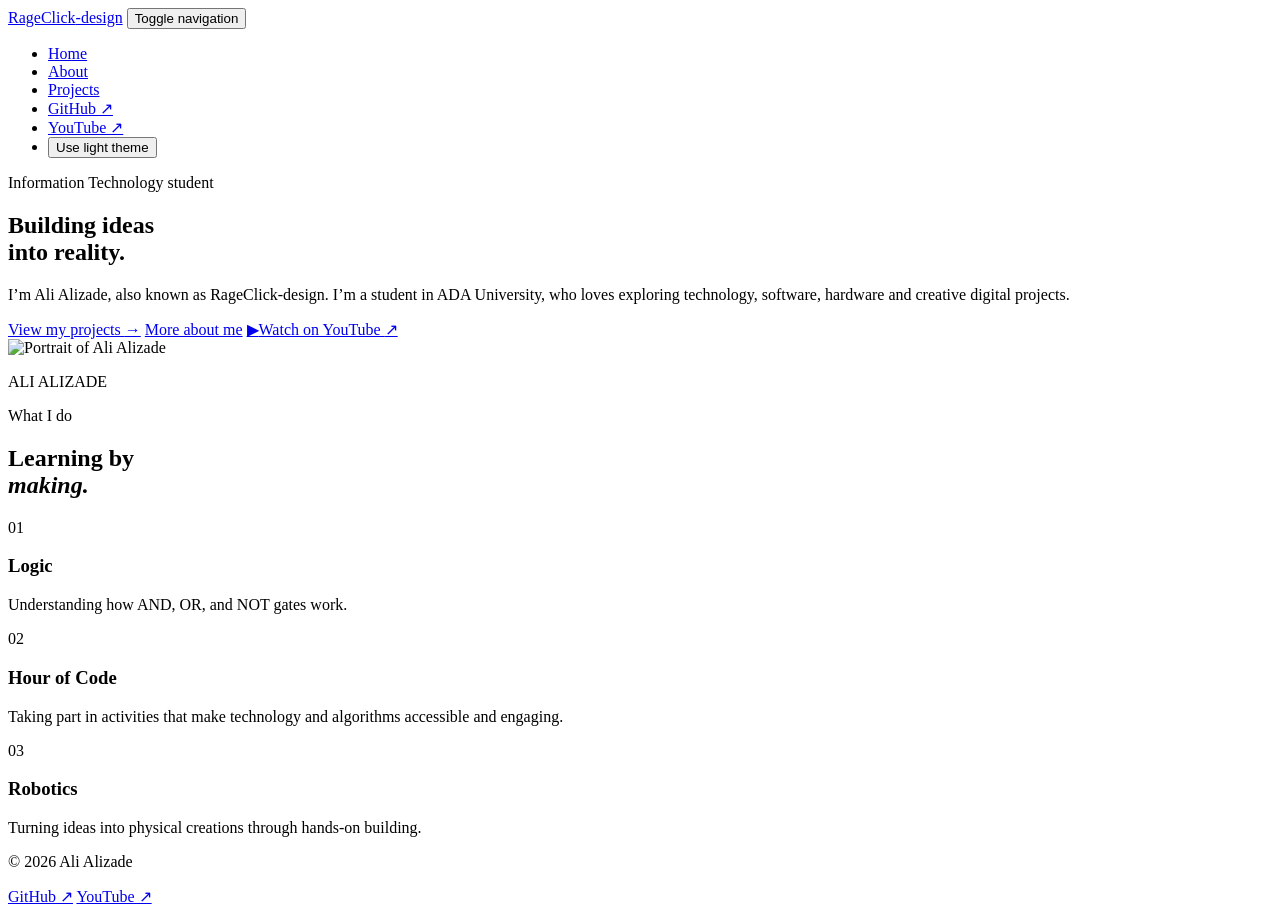
==== index.html @ 8190732c "Rename Ali Alizade portfolio.html to index.html" ====
<!DOCTYPE html>
<html lang="en">
<head>
  <meta charset="UTF-8">
  <meta name="viewport" content="width=device-width, initial-scale=1.0">
  <meta name="description" content="Personal portfolio of Ali Alizade, also known as RageClick-design.">
  <title>RageClick-design | Portfolio</title>
  <link rel="stylesheet" href="css/style.css">
  <script src="js/script.js" defer></script>
</head>
<body>
  <header class="site-header">
    <nav class="navbar container" aria-label="Main navigation">
      <a class="brand" href="index.html">RageClick<span>-design</span></a>
      <button class="menu-toggle" type="button" aria-expanded="false" aria-controls="site-menu">
        <span></span><span></span><span></span>
        <span class="sr-only">Toggle navigation</span>
      </button>
      <ul class="nav-links" id="site-menu">
        <li><a class="active" href="index.html">Home</a></li>
        <li><a href="about.html">About</a></li>
        <li><a href="projects.html">Projects</a></li>
        <li><a class="github-link" href="https://github.com/RageClick-design?tab=repositories" target="_blank" rel="noopener noreferrer">GitHub ↗</a></li>
        <li><a class="youtube-link" href="http://www.youtube.com/@eraXwanderer" target="_blank" rel="noopener noreferrer">YouTube ↗</a></li>
        <li><button class="theme-toggle" type="button" aria-pressed="false">Use light theme</button></li>
      </ul>
    </nav>
  </header>

  <main>
    <section class="hero container">
      <div class="hero-copy">
        <p class="eyebrow">Information Technology student</p>
        <h1>Building ideas<br><span>into reality.</span></h1>
        <p class="intro">I’m Ali Alizade, also known as RageClick-design. I’m a student in ADA University, who loves exploring technology, software, hardware and creative digital projects.</p>
        <div class="hero-actions">
          <a class="button button-primary" href="projects.html">View my projects <span>→</span></a>
          <a class="text-link" href="about.html">More about me</a>
          <a class="button button-youtube" href="http://www.youtube.com/@eraXwanderer" target="_blank" rel="noopener noreferrer"><span class="play-icon" aria-hidden="true">▶</span>Watch on YouTube <span>↗</span></a>
        </div>
      </div>
      <div class="profile-frame">
        <div class="profile-glow"></div>
        <img src="assets/images/Ali%20Alizade.jpeg" alt="Portrait of Ali Alizade" class="profile-image">
        <p class="profile-label">ALI ALIZADE</p>
      </div>
    </section>

    <section class="highlight-section container">
      <div class="section-heading">
        <p class="eyebrow">What I do</p>
        <h2>Learning by<br><em>making.</em></h2>
      </div>
      <div class="highlight-grid">
        <article class="highlight-card"><span class="card-number">01</span><h3>Logic</h3><p>Understanding how AND, OR, and NOT gates work.</p></article>
        <article class="highlight-card"><span class="card-number">02</span><h3>Hour of Code</h3><p>Taking part in activities that make technology and algorithms accessible and engaging.</p></article>
        <article class="highlight-card"><span class="card-number">03</span><h3>Robotics</h3><p>Turning ideas into physical creations through hands-on building.</p></article>
      </div>
    </section>
  </main>

  <footer class="site-footer">
    <div class="container footer-content">
      <p>© <span data-current-year>2026</span> Ali Alizade</p>
      <div class="footer-links">
        <a href="https://github.com/RageClick-design?tab=repositories" target="_blank" rel="noopener noreferrer">GitHub ↗</a>
        <a href="http://www.youtube.com/@eraXwanderer" target="_blank" rel="noopener noreferrer">YouTube ↗</a>
      </div>
    </div>
  </footer>
</body>
</html>
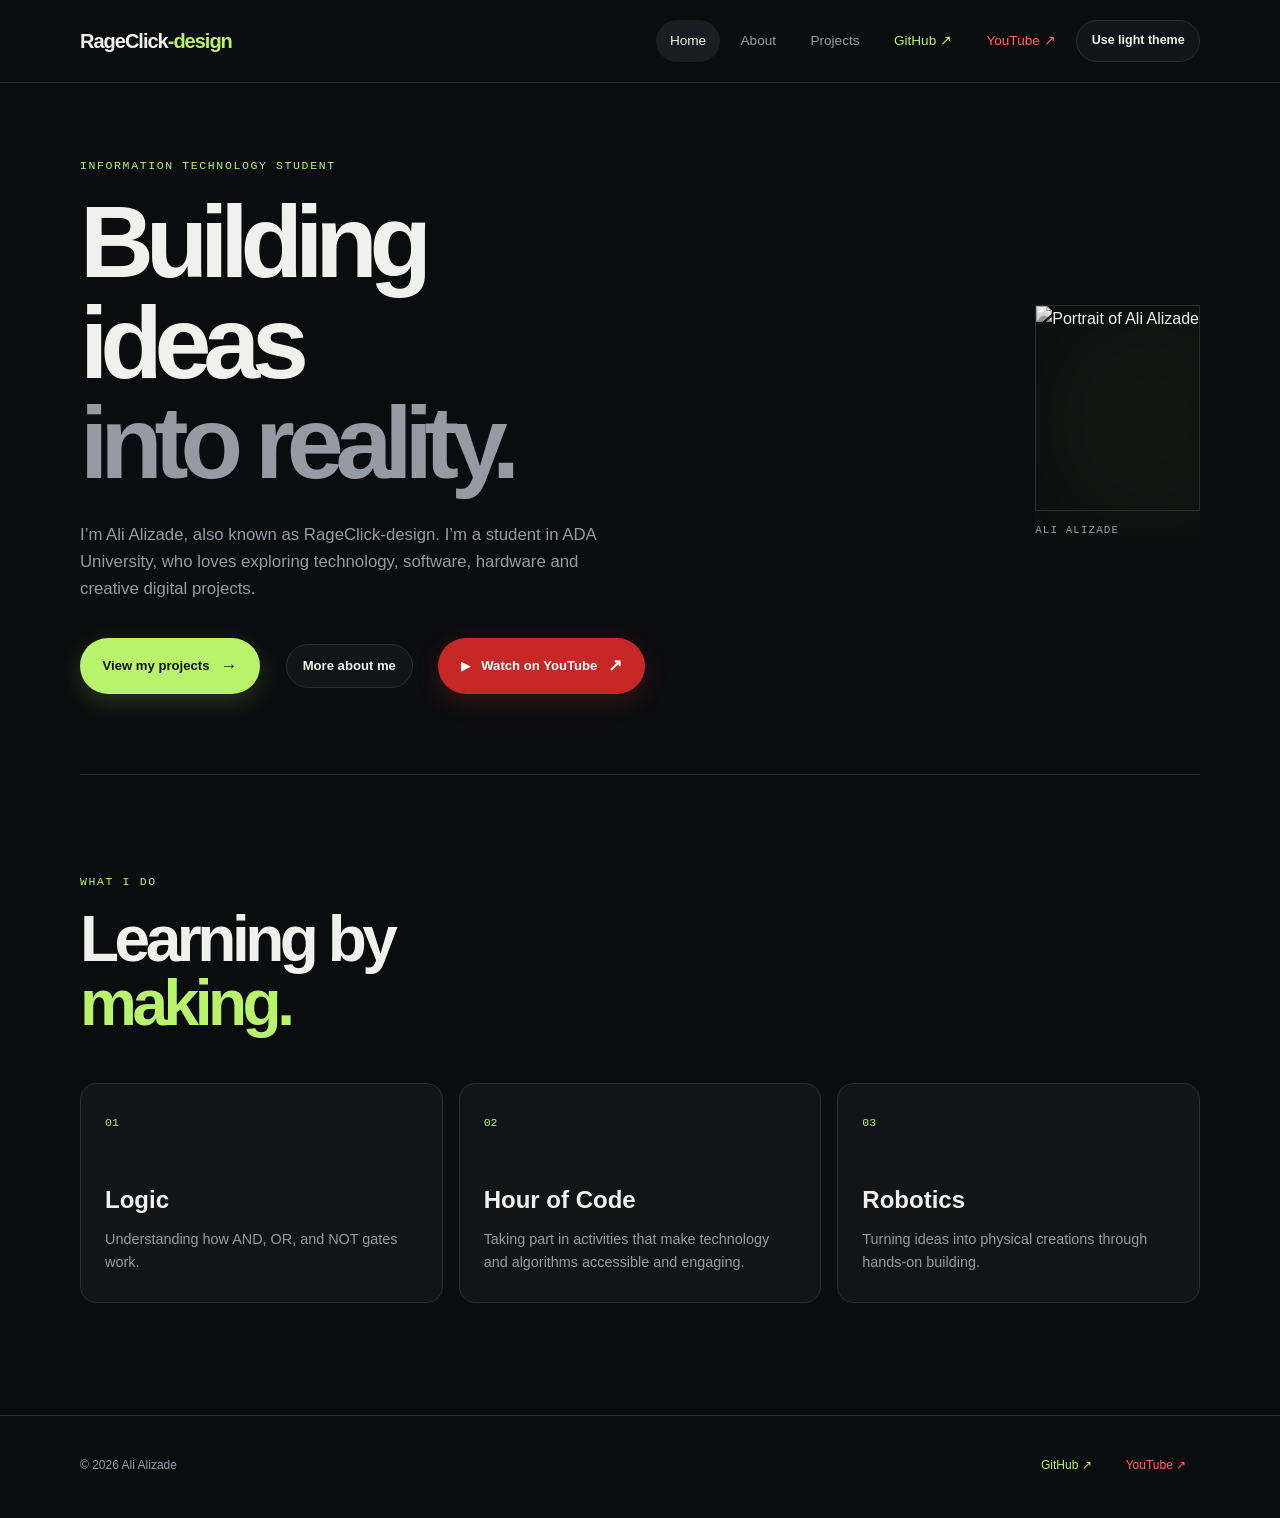
==== commit a8ee22e4: "Update index.html" ====
--- a/index.html
+++ b/index.html
@@ -5,8 +5,8 @@
   <meta name="viewport" content="width=device-width, initial-scale=1.0">
   <meta name="description" content="Personal portfolio of Ali Alizade, also known as RageClick-design.">
   <title>RageClick-design | Portfolio</title>
-  <link rel="stylesheet" href="css/style.css">
-  <script src="js/script.js" defer></script>
+  <link rel="stylesheet" href="style.css">
+  <script src="script.js" defer></script>
 </head>
 <body>
   <header class="site-header">
@@ -41,7 +41,7 @@
       </div>
       <div class="profile-frame">
         <div class="profile-glow"></div>
-        <img src="assets/images/Ali%20Alizade.jpeg" alt="Portrait of Ali Alizade" class="profile-image">
+        <img src="Ali%20Alizade.jpeg" alt="Portrait of Ali Alizade" class="profile-image">
         <p class="profile-label">ALI ALIZADE</p>
       </div>
     </section>
--- a/style.css
+++ b/style.css
@@ -0,0 +1,87 @@
+:root { --bg:#0b0c0e; --surface:#121417; --surface-light:#1a1d21; --text:#f0f1ed; --muted:#969ba3; --line:#292d32; --accent:#b8f36b; --max:1120px; }
+:root[data-theme="light"] { --bg:#f7f8f5; --surface:#fff; --surface-light:#edf0e9; --text:#171a16; --muted:#62695f; --line:#dce1d7; --accent:#547d24; }
+* { box-sizing:border-box; }
+html { scroll-behavior:smooth; }
+body { margin:0; background:var(--bg); color:var(--text); font-family:'Manrope',Arial,sans-serif; line-height:1.6; }
+a { color:inherit; text-decoration:none; }
+.container { width:min(calc(100% - 3rem),var(--max)); margin:auto; }
+.site-header { border-bottom:1px solid var(--line); }
+.navbar { min-height:82px; display:flex; align-items:center; justify-content:space-between; gap:2rem; }
+.brand { font-weight:800; letter-spacing:-.05em; font-size:1.25rem; }.brand span { color:var(--accent); }
+.nav-links { display:flex; align-items:center; gap:2rem; list-style:none; margin:0; padding:0; font-size:.85rem; color:var(--muted); }.nav-links a { transition:color .2s; }.nav-links a:hover,.nav-links a.active { color:var(--text); }.nav-links .github-link { color:var(--accent); }
+.theme-toggle { border:1px solid var(--line); background:var(--surface); color:var(--text); padding:.55rem .8rem; font:inherit; font-size:.78rem; cursor:pointer; transition:background .2s,border-color .2s; }.theme-toggle:hover { background:var(--surface-light); border-color:var(--accent); }.theme-toggle:focus-visible { outline:2px solid var(--accent); outline-offset:3px; }
+.menu-toggle { display:none; background:none; border:0; padding:.5rem; cursor:pointer; }.menu-toggle span:not(.sr-only) { display:block; width:24px; height:2px; margin:5px; background:var(--text); }
+.hero { min-height:640px; display:grid; grid-template-columns:1.1fr .9fr; align-items:center; gap:5rem; padding-top:4rem; padding-bottom:5rem; }.eyebrow,.project-number { color:var(--accent); font:500 .72rem 'DM Mono',monospace; letter-spacing:.14em; text-transform:uppercase; }.hero h1,.page-intro h1 { font-size:clamp(3.4rem,8vw,7.2rem); line-height:.98; letter-spacing:-.08em; margin:1.3rem 0 1.8rem; }.hero h1 span,.page-intro h1 span { color:var(--muted); }.intro,.lead { max-width:550px; color:var(--muted); font-size:1.05rem; }.hero-actions { display:flex; align-items:center; gap:1.6rem; margin-top:2.2rem; }.button { display:inline-flex; align-items:center; gap:1rem; padding:.9rem 1.25rem; font-size:.82rem; font-weight:700; }.button-primary { background:var(--accent); color:#10130c; }.button-primary span { font-size:1.2rem; }.text-link { border-bottom:1px solid var(--accent); padding-bottom:.18rem; color:var(--text); font-size:.82rem; }.text-link:hover { color:var(--accent); }
+.profile-frame { position:relative; max-width:410px; justify-self:end; overflow:clip; }.profile-glow { position:absolute; width:80%; height:80%; right:-10%; top:10%; background:var(--accent); filter:blur(90px); opacity:.11; }.profile-image { display:block; position:relative; width:100%; aspect-ratio:4/5; object-fit:cover; filter:grayscale(100%); border:1px solid var(--line); }.profile-label { color:var(--muted); font:400 .68rem 'DM Mono',monospace; letter-spacing:.1em; margin:.8rem 0 0; }
+.highlight-section { border-top:1px solid var(--line); padding:5.5rem 0 7rem; }.section-heading h2,.activity-row h2 { font-size:clamp(2.4rem,5vw,4.3rem); line-height:1; letter-spacing:-.07em; margin:1.2rem 0 3rem; }.section-heading em,.activity-row em { color:var(--accent); font-style:normal; }.highlight-grid { display:grid; grid-template-columns:repeat(3,1fr); gap:1rem; }.highlight-card { background:var(--surface); border:1px solid var(--line); min-height:220px; padding:1.5rem; }.card-number { color:var(--accent); font:400 .72rem 'DM Mono',monospace; }.highlight-card h3 { font-size:1.5rem; margin:3rem 0 .5rem; }.highlight-card p { color:var(--muted); font-size:.9rem; margin:0; }
+.page-main { padding-top:6rem; padding-bottom:8rem; }.page-intro { padding-bottom:7rem; }.page-intro h1 { font-size:clamp(3.5rem,8vw,6.8rem); max-width:900px; }.about-grid { display:grid; grid-template-columns:1.15fr .85fr; gap:7rem; padding:4rem 0 7rem; border-top:1px solid var(--line); }.about-grid h2 { font-size:2rem; letter-spacing:-.05em; }.about-grid p { color:var(--muted); max-width:600px; }.details-list { border-top:1px solid var(--line); }.details-list div { display:flex; justify-content:space-between; gap:1rem; padding:1rem 0; border-bottom:1px solid var(--line); font-size:.85rem; }.details-list span { color:var(--muted); font:400 .65rem 'DM Mono',monospace; }.details-list strong { text-align:right; font-weight:500; }.activity-section { border-top:1px solid var(--line); padding-top:4rem; }.activity-row { display:grid; grid-template-columns:1fr 1fr; gap:5rem; align-items:start; }.activity-row p { color:var(--muted); margin-top:1.2rem; max-width:450px; }
+.projects-intro { padding-bottom:4rem; }.projects-list { border-top:1px solid var(--line); }.project-card { display:grid; grid-template-columns:1fr 1fr; gap:5rem; align-items:center; padding:4rem 0; border-bottom:1px solid var(--line); }.project-card-reverse .project-visual { order:2; }.project-card-reverse .project-info { order:1; }.project-visual { aspect-ratio:16/10; background:var(--surface); border:1px solid var(--line); display:flex; align-items:center; justify-content:center; gap:.5rem; color:var(--accent); font:500 1rem 'DM Mono',monospace; position:relative; overflow:hidden; }.visual-gates { background:linear-gradient(135deg,#171b16,#101310); }.visual-gates span { border:1px solid var(--accent); padding:.6rem .8rem; font-size:.7rem; }.visual-code { flex-direction:column; background:linear-gradient(135deg,#16191d,#0f1113); }.visual-robot { flex-direction:column; background:linear-gradient(135deg,#171a1d,#0f1113); }.code-mark { font-size:3.5rem; }.project-visual small { color:var(--muted); font:400 .62rem 'DM Mono',monospace; letter-spacing:.1em; }.project-info h2 { font-size:clamp(2rem,4vw,3.5rem); letter-spacing:-.07em; margin:.8rem 0 1rem; }.project-info p:not(.project-number) { color:var(--muted); max-width:440px; margin-bottom:1.5rem; }
+.site-footer { border-top:1px solid var(--line); }.footer-content { min-height:100px; display:flex; align-items:center; justify-content:space-between; color:var(--muted); font-size:.75rem; }.footer-content a { color:var(--accent); }.sr-only { position:absolute; width:1px; height:1px; padding:0; margin:-1px; overflow:hidden; clip:rect(0,0,0,0); white-space:nowrap; border:0; }
+:root[data-theme="light"] .visual-gates { background:linear-gradient(135deg,#edf2e8,#f8faf6); }
+:root[data-theme="light"] .visual-code,:root[data-theme="light"] .visual-robot { background:linear-gradient(135deg,#eef0ed,#f8f9f7); }
+@media (max-width:760px) { .container { width:min(calc(100% - 2rem),var(--max)); }.navbar { min-height:70px; }.menu-toggle { display:block; }.nav-links { display:none; position:absolute; z-index:2; top:70px; left:0; right:0; background:var(--surface); border-bottom:1px solid var(--line); padding:1rem; flex-direction:column; align-items:flex-start; }.nav-links.open { display:flex; }.hero { min-height:0; grid-template-columns:1fr; gap:3rem; padding-top:4rem; }.hero h1,.page-intro h1 { font-size:clamp(3rem,15vw,5rem); }.profile-frame { width:min(100%,370px); justify-self:start; }.highlight-grid,.about-grid,.activity-row,.project-card { grid-template-columns:1fr; gap:2rem; }.about-grid { padding:3rem 0 5rem; }.activity-row h2 { margin-bottom:0; }.project-card { padding:3rem 0; }.project-card-reverse .project-visual,.project-card-reverse .project-info { order:initial; }.footer-content { min-height:85px; align-items:flex-start; flex-direction:column; justify-content:center; gap:.2rem; } }
+
+a,button { -webkit-tap-highlight-color:transparent; }
+a:focus-visible,button:focus-visible { outline:2px solid var(--accent); outline-offset:4px; }
+.brand { transition:color .2s ease,transform .2s ease; }
+.brand:hover { color:var(--accent); transform:translateY(-1px); }
+.nav-links { gap:.45rem; }
+.nav-links a { position:relative; display:inline-flex; align-items:center; min-height:42px; padding:.55rem .85rem; border-radius:999px; transition:color .2s ease,background .2s ease,transform .2s ease; }
+.nav-links a:hover { color:var(--text); background:var(--surface-light); transform:translateY(-1px); }
+.nav-links a.active { color:var(--text); background:var(--surface-light); }
+.nav-links .github-link { color:var(--accent); }
+.nav-links .github-link:hover { color:var(--text); background:var(--surface-light); }
+.theme-toggle { min-height:42px; padding:.55rem .9rem; border-radius:999px; font-weight:700; transition:color .2s ease,background .2s ease,border-color .2s ease,transform .2s ease; }
+.theme-toggle:hover { transform:translateY(-1px); }
+.button { min-height:48px; padding:.85rem 1.35rem; border:1px solid transparent; border-radius:999px; transition:transform .2s ease,box-shadow .2s ease,background .2s ease,color .2s ease,border-color .2s ease; }
+.button:hover { transform:translateY(-2px); }
+.button-primary { box-shadow:0 8px 24px color-mix(in srgb,var(--accent) 18%,transparent); }
+.button-primary:hover { box-shadow:0 12px 30px color-mix(in srgb,var(--accent) 30%,transparent); }
+.text-link { display:inline-flex; align-items:center; gap:.55rem; min-height:44px; padding:.65rem 1rem; border:1px solid var(--line); border-radius:999px; background:var(--surface); font-weight:700; transition:transform .2s ease,color .2s ease,border-color .2s ease,background .2s ease; }
+.text-link:hover { color:var(--text); background:var(--surface-light); border-color:var(--accent); transform:translateY(-2px); }
+.footer-content a { display:inline-flex; align-items:center; min-height:40px; padding:.45rem .8rem; border:1px solid transparent; border-radius:999px; transition:color .2s ease,background .2s ease,border-color .2s ease,transform .2s ease; }
+.footer-content a:hover { color:var(--text); background:var(--surface-light); border-color:var(--line); transform:translateY(-1px); }
+.menu-toggle { width:44px; height:44px; border:1px solid var(--line); border-radius:50%; background:var(--surface); transition:background .2s ease,border-color .2s ease; }
+.menu-toggle:hover { background:var(--surface-light); border-color:var(--accent); }
+.menu-toggle span:not(.sr-only) { margin:5px auto; }
+@media (max-width:760px) {
+  .nav-links { gap:.25rem; padding:1rem; }
+  .nav-links li { width:100%; }
+  .nav-links a,.nav-links .theme-toggle { width:100%; justify-content:flex-start; }
+  .nav-links .theme-toggle { text-align:left; }
+  .hero-actions { flex-wrap:wrap; gap:.8rem; }
+}
+@media (prefers-reduced-motion:reduce) {
+  *,*::before,*::after { scroll-behavior:auto !important; transition-duration:.01ms !important; animation-duration:.01ms !important; animation-iteration-count:1 !important; }
+}
+
+.nav-links .youtube-link { color:#ff6666; }
+.nav-links .youtube-link:hover { color:var(--text); }
+.button-youtube { background:#c62828; color:#fff; box-shadow:0 8px 24px rgb(255 77 77 / 16%); }
+.button-youtube:hover { background:#a91b1b; box-shadow:0 12px 30px rgb(255 77 77 / 28%); }
+.button-youtube .play-icon { font-size:.72rem; }
+.hero-actions .button { gap:.7rem; }
+.hero-actions .button-primary span:last-child,.button-youtube span:last-child { font-size:1.05rem; transition:transform .2s ease; }
+.hero-actions .button:hover span:last-child { transform:translateX(3px); }
+.highlight-card { border-radius:1rem; transition:transform .25s ease,border-color .25s ease,background .25s ease; }
+.highlight-card:hover { transform:translateY(-6px); border-color:color-mix(in srgb,var(--accent) 55%,var(--line)); background:var(--surface-light); }
+.project-visual { border-radius:1.2rem; }
+.project-visual span { transition:transform .25s ease,background .25s ease; }
+.project-card:hover .project-visual span { transform:translateY(-3px); background:color-mix(in srgb,var(--accent) 10%,transparent); }
+.project-info .text-link { margin-top:.3rem; }
+.footer-links { display:flex; align-items:center; gap:.4rem; }
+.footer-links a:last-child { color:#ff6666; }
+.menu-toggle[aria-expanded="true"] span:nth-child(1) { transform:translateY(7px) rotate(45deg); }
+.menu-toggle[aria-expanded="true"] span:nth-child(2) { opacity:0; }
+.menu-toggle[aria-expanded="true"] span:nth-child(3) { transform:translateY(-7px) rotate(-45deg); }
+.menu-toggle span:not(.sr-only) { transition:transform .2s ease,opacity .2s ease; }
+html.has-reveal [data-reveal] { opacity:0; transform:translateY(20px); transition:opacity .65s ease,transform .65s ease; transition-delay:var(--reveal-delay,0ms); }
+html.has-reveal [data-reveal].is-visible { opacity:1; transform:translateY(0); }
+@media (max-width:760px) {
+  .nav-links { max-height:calc(100vh - 70px); overflow-y:auto; }
+  .hero-actions .button-youtube { flex-basis:100%; justify-content:center; }
+}
+@media (prefers-reduced-motion:reduce) {
+  html.has-reveal [data-reveal] { opacity:1; transform:none; }
+}
+:root[data-theme="light"] .nav-links .youtube-link,:root[data-theme="light"] .footer-links a:last-child { color:#b42323; }
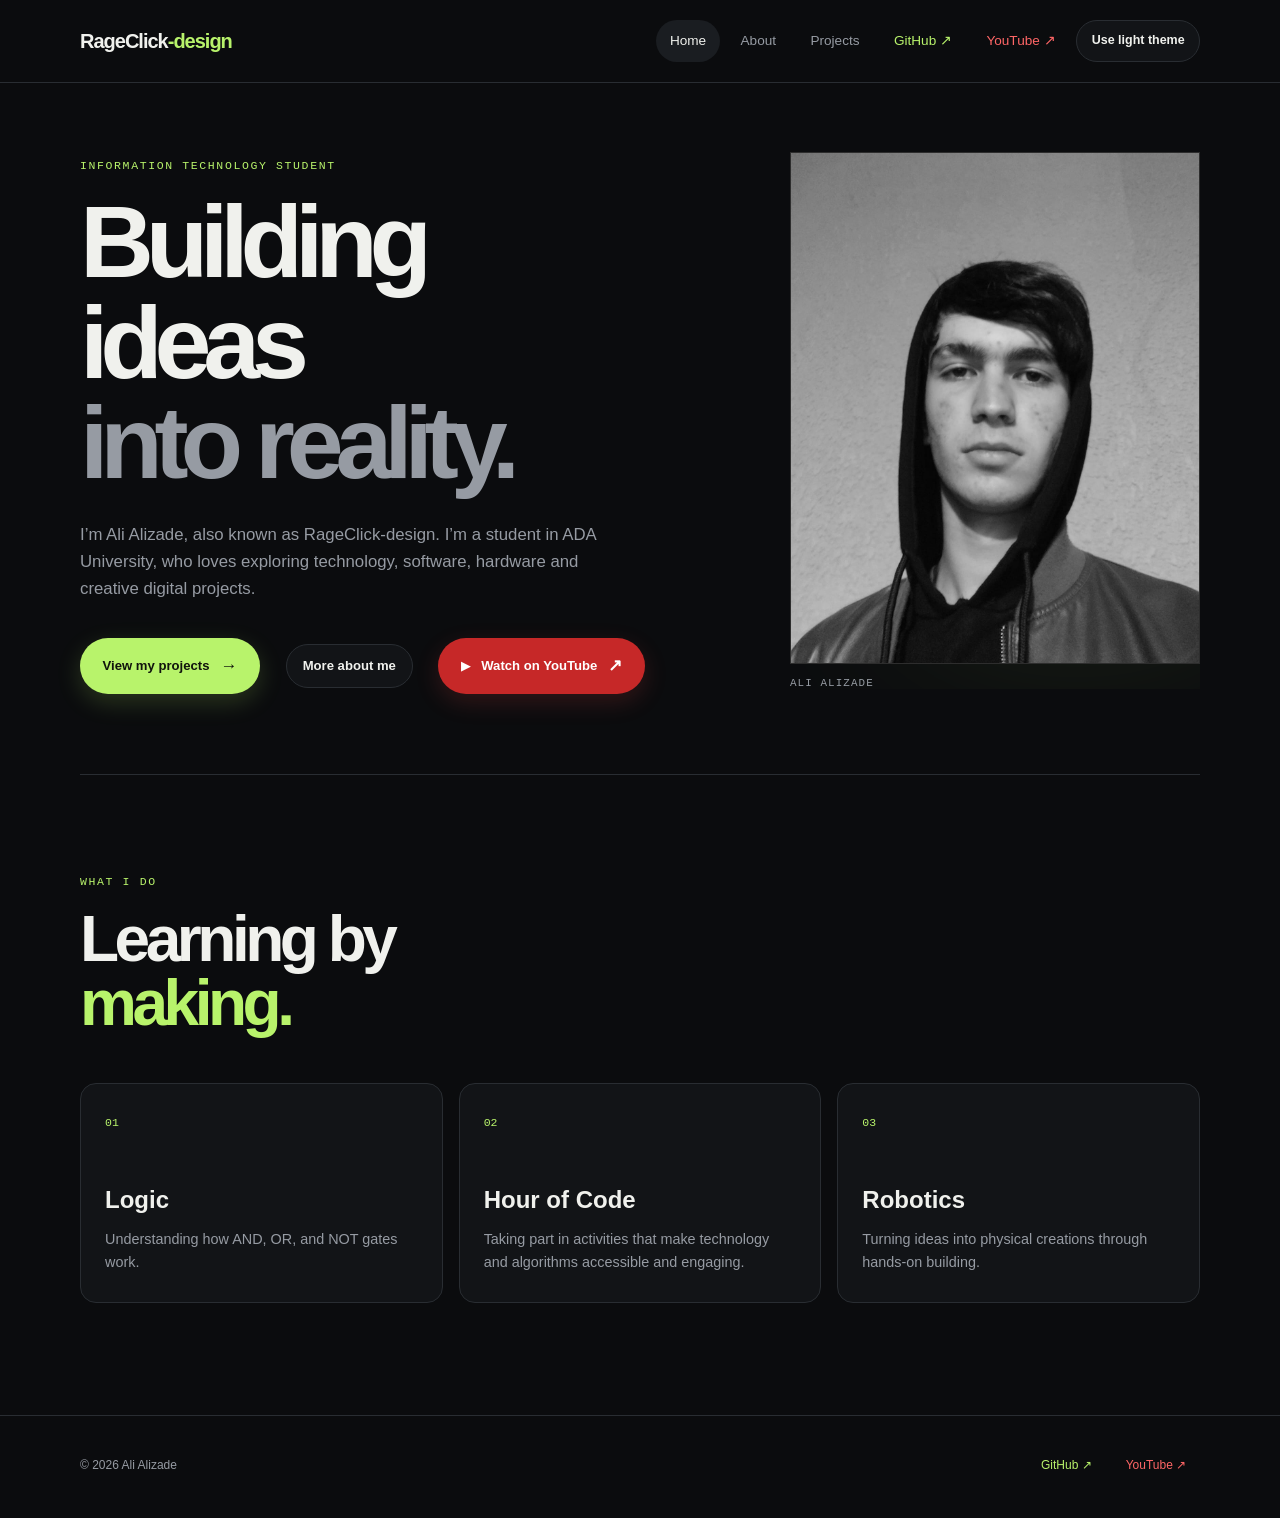
==== commit 9b6316cf: "Fix HTML formatting and structure" ====
--- a/index.html
+++ b/index.html
@@ -41,7 +41,7 @@
       </div>
       <div class="profile-frame">
         <div class="profile-glow"></div>
-        <img src="Ali%20Alizade.jpeg" alt="Portrait of Ali Alizade" class="profile-image">
+        <img src="Ali Alizade.jpeg" alt="Portrait of Ali Alizade" class="profile-image">
         <p class="profile-label">ALI ALIZADE</p>
       </div>
     </section>
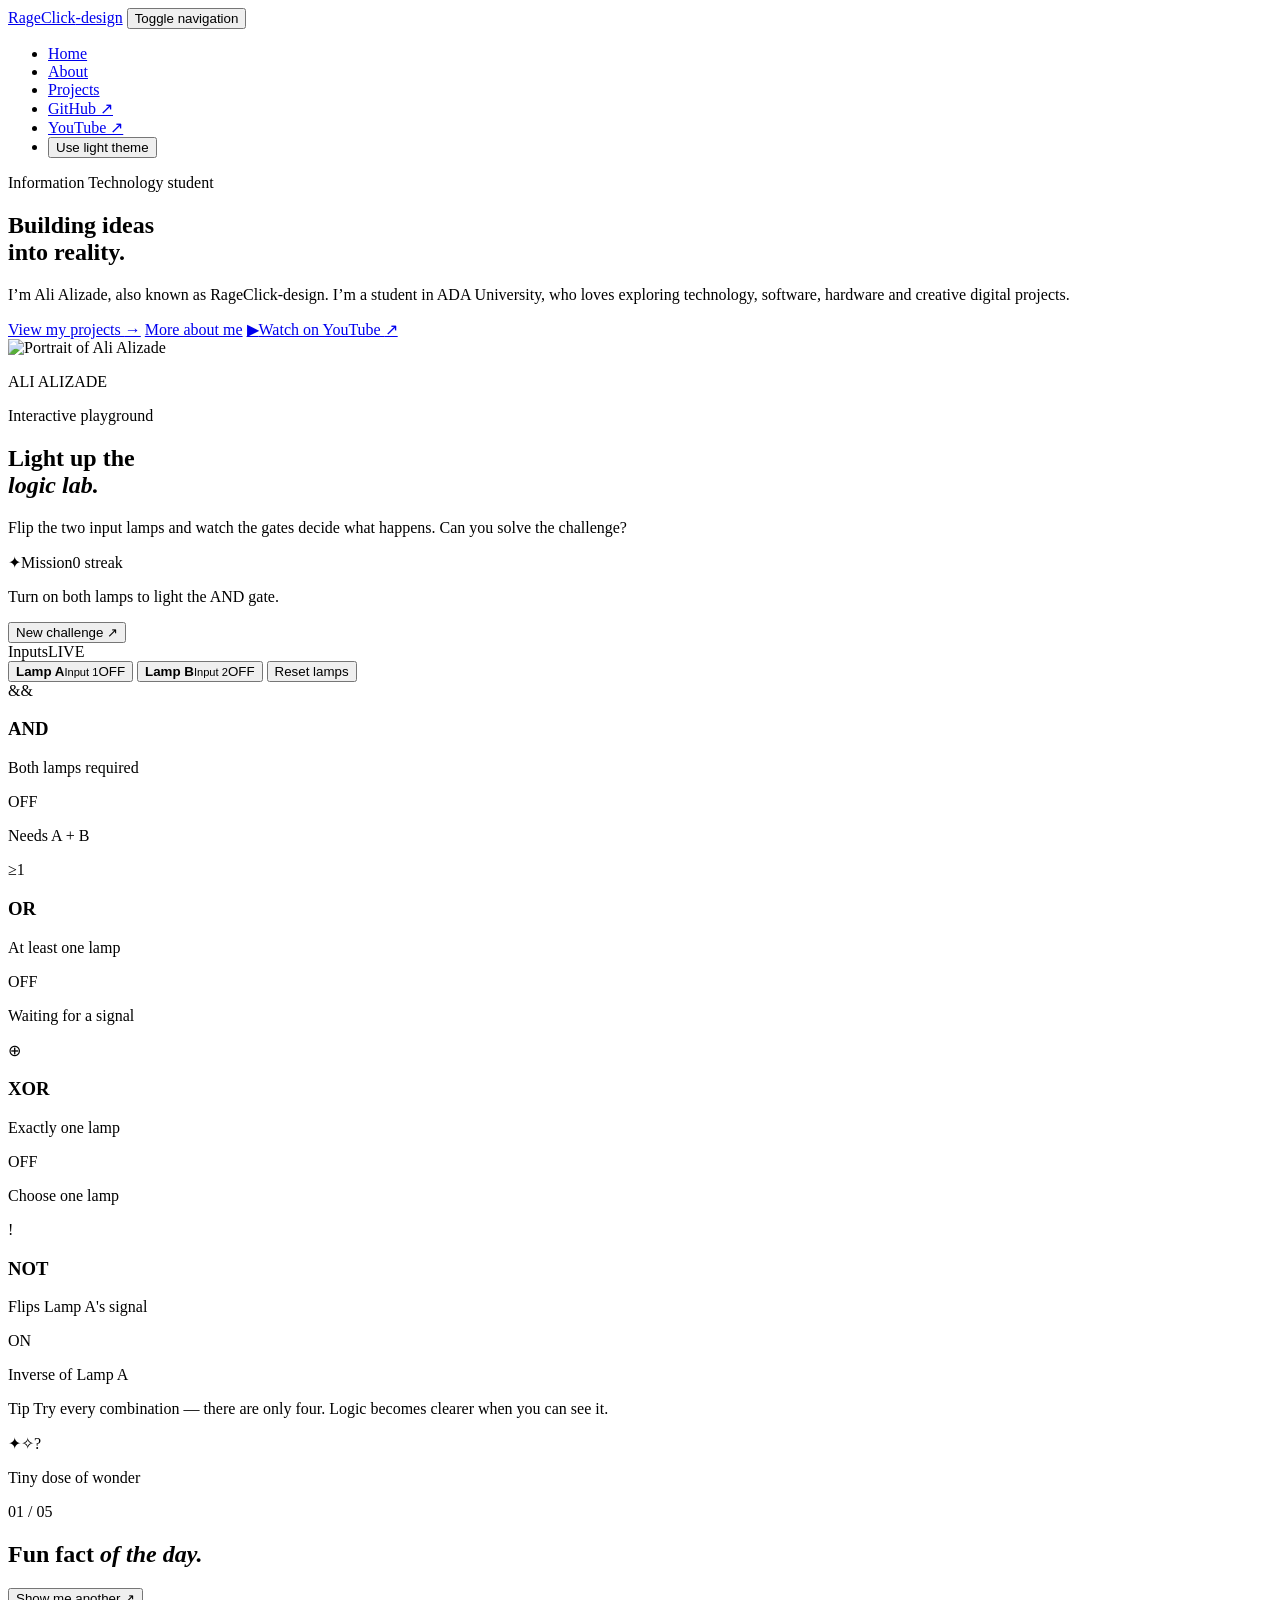
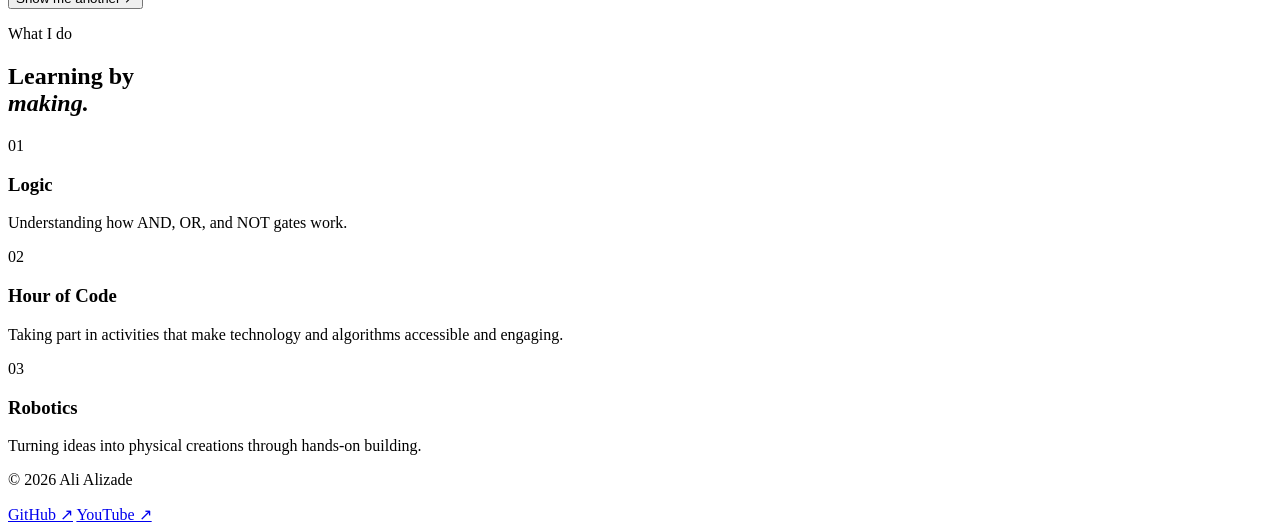
==== commit cb2e2b21: "Add files via upload" ====
--- a/index.html
+++ b/index.html
@@ -5,8 +5,8 @@
   <meta name="viewport" content="width=device-width, initial-scale=1.0">
   <meta name="description" content="Personal portfolio of Ali Alizade, also known as RageClick-design.">
   <title>RageClick-design | Portfolio</title>
-  <link rel="stylesheet" href="style.css">
-  <script src="script.js" defer></script>
+  <link rel="stylesheet" href="css/style.css">
+  <script src="js/script.js" defer></script>
 </head>
 <body>
   <header class="site-header">
@@ -41,8 +41,72 @@
       </div>
       <div class="profile-frame">
         <div class="profile-glow"></div>
-        <img src="Ali Alizade.jpeg" alt="Portrait of Ali Alizade" class="profile-image">
+        <img src="assets/images/Ali%20Alizade.jpeg" alt="Portrait of Ali Alizade" class="profile-image">
         <p class="profile-label">ALI ALIZADE</p>
+      </div>
+    </section>
+
+    <section class="logic-lab container" aria-labelledby="logic-lab-title">
+      <div class="lab-intro">
+        <div>
+          <p class="eyebrow">Interactive playground</p>
+          <h2 id="logic-lab-title">Light up the<br><em>logic lab.</em></h2>
+          <p class="lab-description">Flip the two input lamps and watch the gates decide what happens. Can you solve the challenge?</p>
+        </div>
+        <div class="challenge-card" aria-live="polite">
+          <div class="challenge-topline"><span class="challenge-icon">✦</span><span>Mission</span><span class="streak-badge" data-streak>0 streak</span></div>
+          <p class="challenge-text" data-challenge>Turn on both lamps to light the AND gate.</p>
+          <button class="challenge-button" type="button" data-new-challenge>New challenge <span>↗</span></button>
+        </div>
+      </div>
+
+      <div class="lab-console">
+        <div class="lamp-controls" aria-label="Lamp controls">
+          <div class="control-heading"><span>Inputs</span><span class="live-dot">LIVE</span></div>
+          <button class="lamp-switch lamp-a" type="button" data-lamp="a" aria-pressed="false">
+            <span class="lamp-orb" aria-hidden="true"></span><span class="lamp-copy"><strong>Lamp A</strong><small>Input 1</small></span><span class="switch-state">OFF</span>
+          </button>
+          <button class="lamp-switch lamp-b" type="button" data-lamp="b" aria-pressed="false">
+            <span class="lamp-orb" aria-hidden="true"></span><span class="lamp-copy"><strong>Lamp B</strong><small>Input 2</small></span><span class="switch-state">OFF</span>
+          </button>
+          <button class="reset-lab" type="button" data-reset-lab>Reset lamps</button>
+        </div>
+
+        <div class="gate-board" aria-label="Logic gate outputs">
+          <article class="gate-card gate-and" data-gate="and">
+            <div class="gate-card-head"><span class="gate-symbol">&amp;&amp;</span><div><h3>AND</h3><p>Both lamps required</p></div><span class="gate-status">OFF</span></div>
+            <div class="gate-visual"><span class="wire"></span><span class="output-lamp"></span></div>
+            <p class="gate-result" data-result>Needs A + B</p>
+          </article>
+          <article class="gate-card gate-or" data-gate="or">
+            <div class="gate-card-head"><span class="gate-symbol">≥1</span><div><h3>OR</h3><p>At least one lamp</p></div><span class="gate-status">OFF</span></div>
+            <div class="gate-visual"><span class="wire"></span><span class="output-lamp"></span></div>
+            <p class="gate-result" data-result>Waiting for a signal</p>
+          </article>
+          <article class="gate-card gate-xor" data-gate="xor">
+            <div class="gate-card-head"><span class="gate-symbol">⊕</span><div><h3>XOR</h3><p>Exactly one lamp</p></div><span class="gate-status">OFF</span></div>
+            <div class="gate-visual"><span class="wire"></span><span class="output-lamp"></span></div>
+            <p class="gate-result" data-result>Choose one lamp</p>
+          </article>
+          <article class="gate-card gate-not" data-gate="not">
+            <div class="gate-card-head"><span class="gate-symbol">!</span><div><h3>NOT</h3><p>Flips Lamp A's signal</p></div><span class="gate-status">ON</span></div>
+            <div class="gate-visual"><span class="wire"></span><span class="output-lamp"></span></div>
+            <p class="gate-result" data-result>Inverse of Lamp A</p>
+          </article>
+        </div>
+      </div>
+      <p class="lab-tip"><span>Tip</span> Try every combination — there are only four. Logic becomes clearer when you can see it.</p>
+    </section>
+
+    <section class="fact-section container" aria-labelledby="fact-title">
+      <div class="fact-card">
+        <div class="fact-art" aria-hidden="true"><span class="fact-spark spark-one">✦</span><span class="fact-spark spark-two">✧</span><span class="fact-orb">?</span></div>
+        <div class="fact-content">
+          <div class="fact-heading"><p class="eyebrow">Tiny dose of wonder</p><span class="fact-counter" data-fact-counter>01 / 05</span></div>
+          <h2 id="fact-title">Fun fact <em>of the day.</em></h2>
+          <p class="fact-text" data-fact-text></p>
+          <button class="fact-button" type="button" data-next-fact>Show me another <span>↗</span></button>
+        </div>
       </div>
     </section>
 
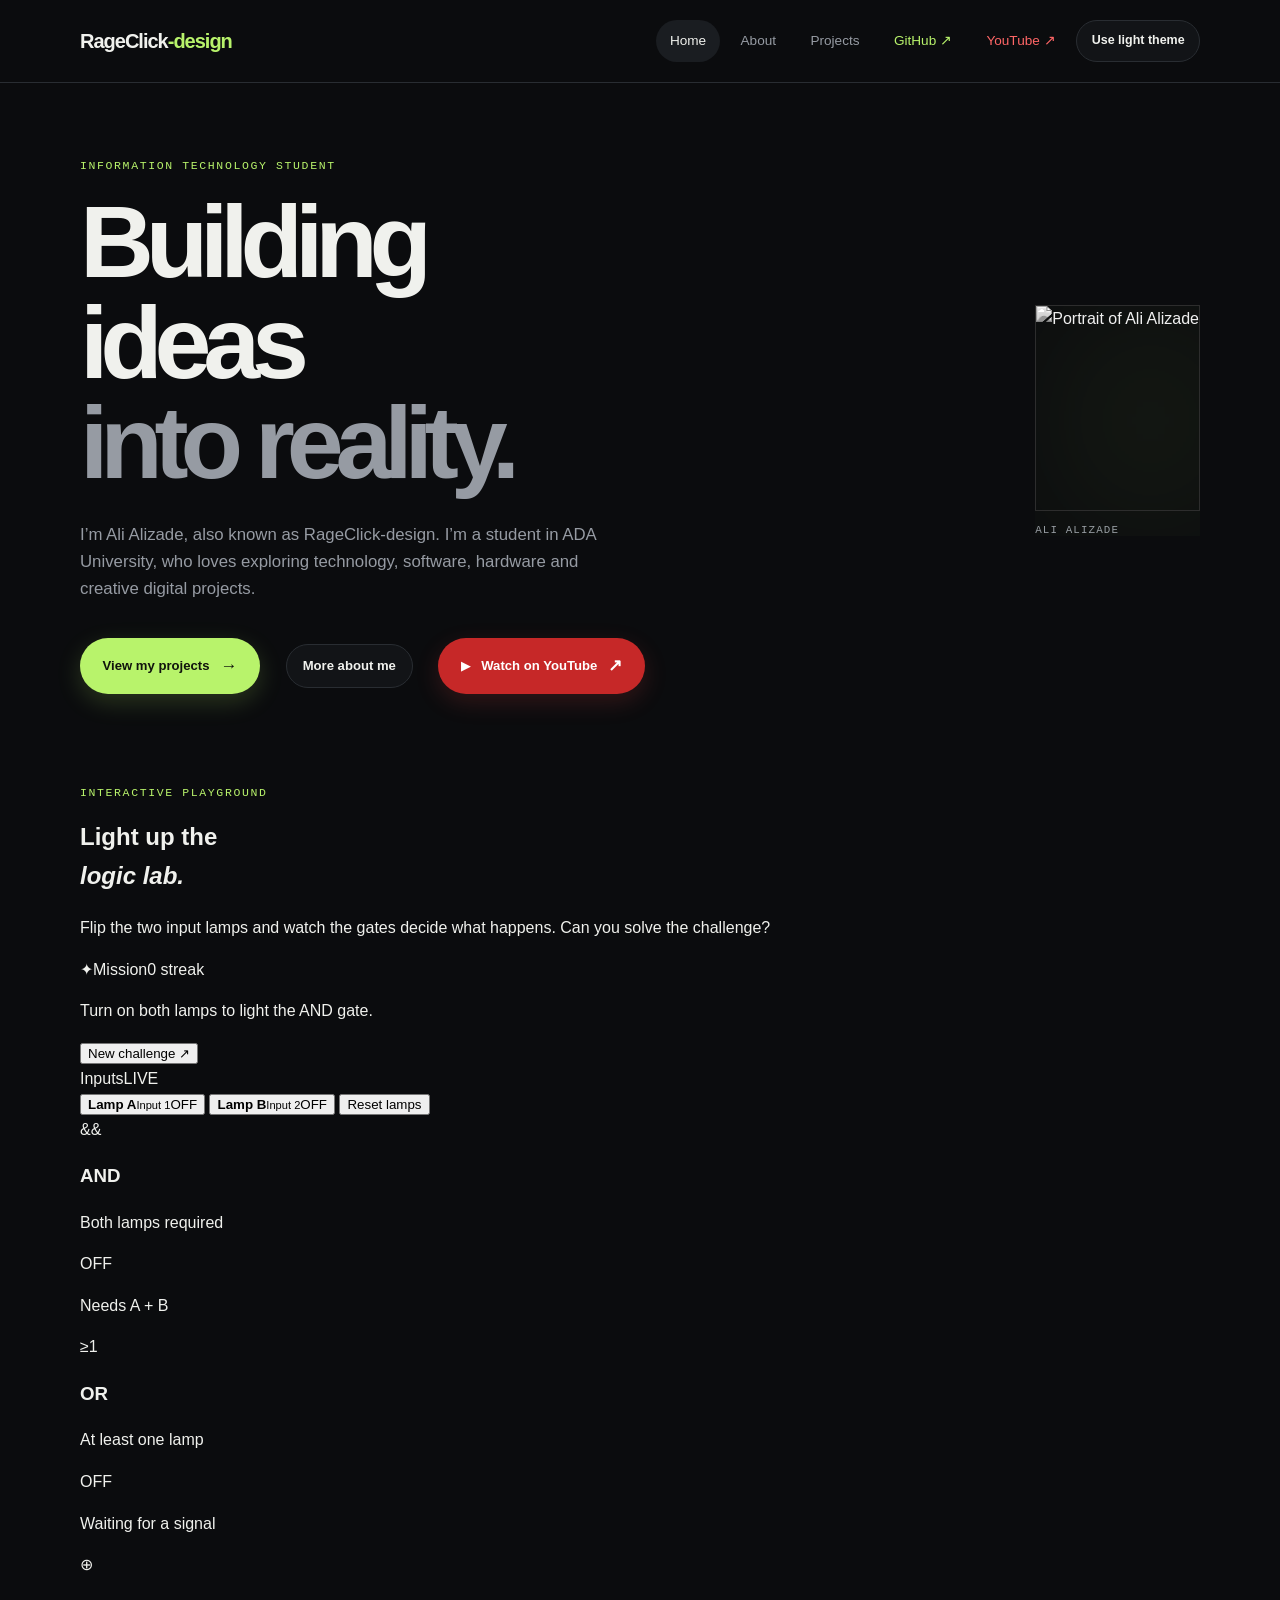
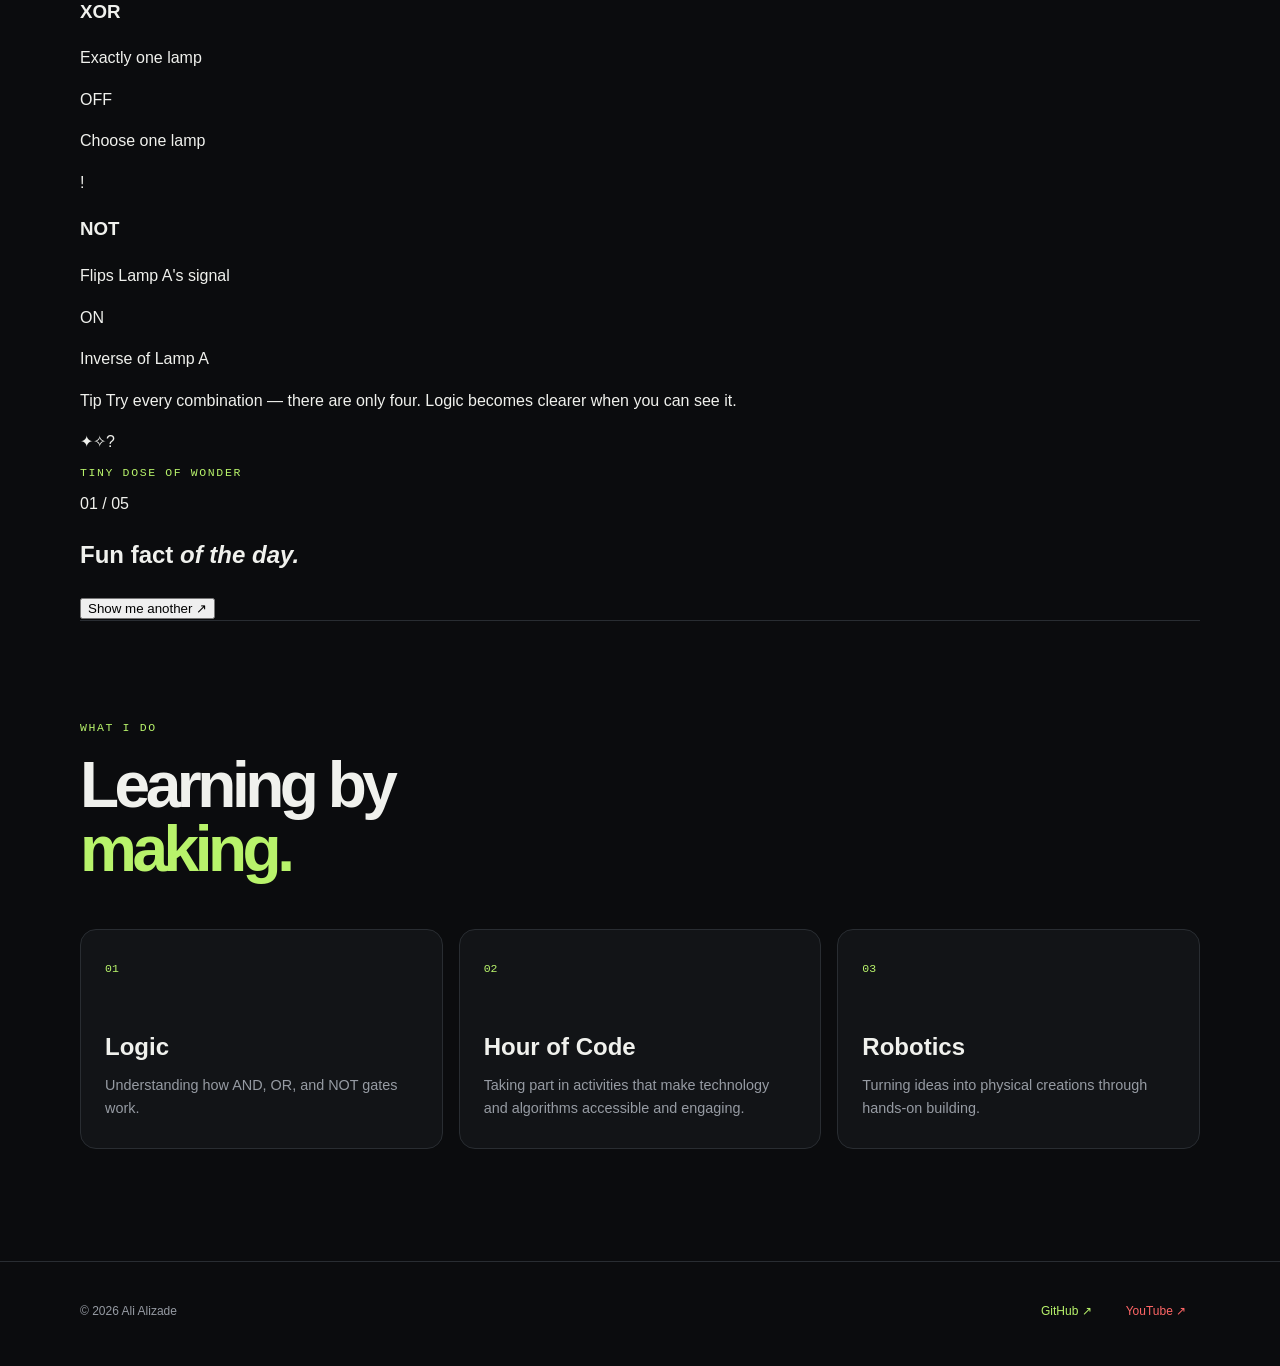
==== commit 0363aed7: "Fix HTML formatting and structure" ====
--- a/index.html
+++ b/index.html
@@ -5,8 +5,8 @@
   <meta name="viewport" content="width=device-width, initial-scale=1.0">
   <meta name="description" content="Personal portfolio of Ali Alizade, also known as RageClick-design.">
   <title>RageClick-design | Portfolio</title>
-  <link rel="stylesheet" href="css/style.css">
-  <script src="js/script.js" defer></script>
+  <link rel="stylesheet" href="style.css">
+  <script src="script.js" defer></script>
 </head>
 <body>
   <header class="site-header">
--- a/style.css
+++ b/style.css
@@ -0,0 +1,87 @@
+:root { --bg:#0b0c0e; --surface:#121417; --surface-light:#1a1d21; --text:#f0f1ed; --muted:#969ba3; --line:#292d32; --accent:#b8f36b; --max:1120px; }
+:root[data-theme="light"] { --bg:#f7f8f5; --surface:#fff; --surface-light:#edf0e9; --text:#171a16; --muted:#62695f; --line:#dce1d7; --accent:#547d24; }
+* { box-sizing:border-box; }
+html { scroll-behavior:smooth; }
+body { margin:0; background:var(--bg); color:var(--text); font-family:'Manrope',Arial,sans-serif; line-height:1.6; }
+a { color:inherit; text-decoration:none; }
+.container { width:min(calc(100% - 3rem),var(--max)); margin:auto; }
+.site-header { border-bottom:1px solid var(--line); }
+.navbar { min-height:82px; display:flex; align-items:center; justify-content:space-between; gap:2rem; }
+.brand { font-weight:800; letter-spacing:-.05em; font-size:1.25rem; }.brand span { color:var(--accent); }
+.nav-links { display:flex; align-items:center; gap:2rem; list-style:none; margin:0; padding:0; font-size:.85rem; color:var(--muted); }.nav-links a { transition:color .2s; }.nav-links a:hover,.nav-links a.active { color:var(--text); }.nav-links .github-link { color:var(--accent); }
+.theme-toggle { border:1px solid var(--line); background:var(--surface); color:var(--text); padding:.55rem .8rem; font:inherit; font-size:.78rem; cursor:pointer; transition:background .2s,border-color .2s; }.theme-toggle:hover { background:var(--surface-light); border-color:var(--accent); }.theme-toggle:focus-visible { outline:2px solid var(--accent); outline-offset:3px; }
+.menu-toggle { display:none; background:none; border:0; padding:.5rem; cursor:pointer; }.menu-toggle span:not(.sr-only) { display:block; width:24px; height:2px; margin:5px; background:var(--text); }
+.hero { min-height:640px; display:grid; grid-template-columns:1.1fr .9fr; align-items:center; gap:5rem; padding-top:4rem; padding-bottom:5rem; }.eyebrow,.project-number { color:var(--accent); font:500 .72rem 'DM Mono',monospace; letter-spacing:.14em; text-transform:uppercase; }.hero h1,.page-intro h1 { font-size:clamp(3.4rem,8vw,7.2rem); line-height:.98; letter-spacing:-.08em; margin:1.3rem 0 1.8rem; }.hero h1 span,.page-intro h1 span { color:var(--muted); }.intro,.lead { max-width:550px; color:var(--muted); font-size:1.05rem; }.hero-actions { display:flex; align-items:center; gap:1.6rem; margin-top:2.2rem; }.button { display:inline-flex; align-items:center; gap:1rem; padding:.9rem 1.25rem; font-size:.82rem; font-weight:700; }.button-primary { background:var(--accent); color:#10130c; }.button-primary span { font-size:1.2rem; }.text-link { border-bottom:1px solid var(--accent); padding-bottom:.18rem; color:var(--text); font-size:.82rem; }.text-link:hover { color:var(--accent); }
+.profile-frame { position:relative; max-width:410px; justify-self:end; overflow:clip; }.profile-glow { position:absolute; width:80%; height:80%; right:-10%; top:10%; background:var(--accent); filter:blur(90px); opacity:.11; }.profile-image { display:block; position:relative; width:100%; aspect-ratio:4/5; object-fit:cover; filter:grayscale(100%); border:1px solid var(--line); }.profile-label { color:var(--muted); font:400 .68rem 'DM Mono',monospace; letter-spacing:.1em; margin:.8rem 0 0; }
+.highlight-section { border-top:1px solid var(--line); padding:5.5rem 0 7rem; }.section-heading h2,.activity-row h2 { font-size:clamp(2.4rem,5vw,4.3rem); line-height:1; letter-spacing:-.07em; margin:1.2rem 0 3rem; }.section-heading em,.activity-row em { color:var(--accent); font-style:normal; }.highlight-grid { display:grid; grid-template-columns:repeat(3,1fr); gap:1rem; }.highlight-card { background:var(--surface); border:1px solid var(--line); min-height:220px; padding:1.5rem; }.card-number { color:var(--accent); font:400 .72rem 'DM Mono',monospace; }.highlight-card h3 { font-size:1.5rem; margin:3rem 0 .5rem; }.highlight-card p { color:var(--muted); font-size:.9rem; margin:0; }
+.page-main { padding-top:6rem; padding-bottom:8rem; }.page-intro { padding-bottom:7rem; }.page-intro h1 { font-size:clamp(3.5rem,8vw,6.8rem); max-width:900px; }.about-grid { display:grid; grid-template-columns:1.15fr .85fr; gap:7rem; padding:4rem 0 7rem; border-top:1px solid var(--line); }.about-grid h2 { font-size:2rem; letter-spacing:-.05em; }.about-grid p { color:var(--muted); max-width:600px; }.details-list { border-top:1px solid var(--line); }.details-list div { display:flex; justify-content:space-between; gap:1rem; padding:1rem 0; border-bottom:1px solid var(--line); font-size:.85rem; }.details-list span { color:var(--muted); font:400 .65rem 'DM Mono',monospace; }.details-list strong { text-align:right; font-weight:500; }.activity-section { border-top:1px solid var(--line); padding-top:4rem; }.activity-row { display:grid; grid-template-columns:1fr 1fr; gap:5rem; align-items:start; }.activity-row p { color:var(--muted); margin-top:1.2rem; max-width:450px; }
+.projects-intro { padding-bottom:4rem; }.projects-list { border-top:1px solid var(--line); }.project-card { display:grid; grid-template-columns:1fr 1fr; gap:5rem; align-items:center; padding:4rem 0; border-bottom:1px solid var(--line); }.project-card-reverse .project-visual { order:2; }.project-card-reverse .project-info { order:1; }.project-visual { aspect-ratio:16/10; background:var(--surface); border:1px solid var(--line); display:flex; align-items:center; justify-content:center; gap:.5rem; color:var(--accent); font:500 1rem 'DM Mono',monospace; position:relative; overflow:hidden; }.visual-gates { background:linear-gradient(135deg,#171b16,#101310); }.visual-gates span { border:1px solid var(--accent); padding:.6rem .8rem; font-size:.7rem; }.visual-code { flex-direction:column; background:linear-gradient(135deg,#16191d,#0f1113); }.visual-robot { flex-direction:column; background:linear-gradient(135deg,#171a1d,#0f1113); }.code-mark { font-size:3.5rem; }.project-visual small { color:var(--muted); font:400 .62rem 'DM Mono',monospace; letter-spacing:.1em; }.project-info h2 { font-size:clamp(2rem,4vw,3.5rem); letter-spacing:-.07em; margin:.8rem 0 1rem; }.project-info p:not(.project-number) { color:var(--muted); max-width:440px; margin-bottom:1.5rem; }
+.site-footer { border-top:1px solid var(--line); }.footer-content { min-height:100px; display:flex; align-items:center; justify-content:space-between; color:var(--muted); font-size:.75rem; }.footer-content a { color:var(--accent); }.sr-only { position:absolute; width:1px; height:1px; padding:0; margin:-1px; overflow:hidden; clip:rect(0,0,0,0); white-space:nowrap; border:0; }
+:root[data-theme="light"] .visual-gates { background:linear-gradient(135deg,#edf2e8,#f8faf6); }
+:root[data-theme="light"] .visual-code,:root[data-theme="light"] .visual-robot { background:linear-gradient(135deg,#eef0ed,#f8f9f7); }
+@media (max-width:760px) { .container { width:min(calc(100% - 2rem),var(--max)); }.navbar { min-height:70px; }.menu-toggle { display:block; }.nav-links { display:none; position:absolute; z-index:2; top:70px; left:0; right:0; background:var(--surface); border-bottom:1px solid var(--line); padding:1rem; flex-direction:column; align-items:flex-start; }.nav-links.open { display:flex; }.hero { min-height:0; grid-template-columns:1fr; gap:3rem; padding-top:4rem; }.hero h1,.page-intro h1 { font-size:clamp(3rem,15vw,5rem); }.profile-frame { width:min(100%,370px); justify-self:start; }.highlight-grid,.about-grid,.activity-row,.project-card { grid-template-columns:1fr; gap:2rem; }.about-grid { padding:3rem 0 5rem; }.activity-row h2 { margin-bottom:0; }.project-card { padding:3rem 0; }.project-card-reverse .project-visual,.project-card-reverse .project-info { order:initial; }.footer-content { min-height:85px; align-items:flex-start; flex-direction:column; justify-content:center; gap:.2rem; } }
+
+a,button { -webkit-tap-highlight-color:transparent; }
+a:focus-visible,button:focus-visible { outline:2px solid var(--accent); outline-offset:4px; }
+.brand { transition:color .2s ease,transform .2s ease; }
+.brand:hover { color:var(--accent); transform:translateY(-1px); }
+.nav-links { gap:.45rem; }
+.nav-links a { position:relative; display:inline-flex; align-items:center; min-height:42px; padding:.55rem .85rem; border-radius:999px; transition:color .2s ease,background .2s ease,transform .2s ease; }
+.nav-links a:hover { color:var(--text); background:var(--surface-light); transform:translateY(-1px); }
+.nav-links a.active { color:var(--text); background:var(--surface-light); }
+.nav-links .github-link { color:var(--accent); }
+.nav-links .github-link:hover { color:var(--text); background:var(--surface-light); }
+.theme-toggle { min-height:42px; padding:.55rem .9rem; border-radius:999px; font-weight:700; transition:color .2s ease,background .2s ease,border-color .2s ease,transform .2s ease; }
+.theme-toggle:hover { transform:translateY(-1px); }
+.button { min-height:48px; padding:.85rem 1.35rem; border:1px solid transparent; border-radius:999px; transition:transform .2s ease,box-shadow .2s ease,background .2s ease,color .2s ease,border-color .2s ease; }
+.button:hover { transform:translateY(-2px); }
+.button-primary { box-shadow:0 8px 24px color-mix(in srgb,var(--accent) 18%,transparent); }
+.button-primary:hover { box-shadow:0 12px 30px color-mix(in srgb,var(--accent) 30%,transparent); }
+.text-link { display:inline-flex; align-items:center; gap:.55rem; min-height:44px; padding:.65rem 1rem; border:1px solid var(--line); border-radius:999px; background:var(--surface); font-weight:700; transition:transform .2s ease,color .2s ease,border-color .2s ease,background .2s ease; }
+.text-link:hover { color:var(--text); background:var(--surface-light); border-color:var(--accent); transform:translateY(-2px); }
+.footer-content a { display:inline-flex; align-items:center; min-height:40px; padding:.45rem .8rem; border:1px solid transparent; border-radius:999px; transition:color .2s ease,background .2s ease,border-color .2s ease,transform .2s ease; }
+.footer-content a:hover { color:var(--text); background:var(--surface-light); border-color:var(--line); transform:translateY(-1px); }
+.menu-toggle { width:44px; height:44px; border:1px solid var(--line); border-radius:50%; background:var(--surface); transition:background .2s ease,border-color .2s ease; }
+.menu-toggle:hover { background:var(--surface-light); border-color:var(--accent); }
+.menu-toggle span:not(.sr-only) { margin:5px auto; }
+@media (max-width:760px) {
+  .nav-links { gap:.25rem; padding:1rem; }
+  .nav-links li { width:100%; }
+  .nav-links a,.nav-links .theme-toggle { width:100%; justify-content:flex-start; }
+  .nav-links .theme-toggle { text-align:left; }
+  .hero-actions { flex-wrap:wrap; gap:.8rem; }
+}
+@media (prefers-reduced-motion:reduce) {
+  *,*::before,*::after { scroll-behavior:auto !important; transition-duration:.01ms !important; animation-duration:.01ms !important; animation-iteration-count:1 !important; }
+}
+
+.nav-links .youtube-link { color:#ff6666; }
+.nav-links .youtube-link:hover { color:var(--text); }
+.button-youtube { background:#c62828; color:#fff; box-shadow:0 8px 24px rgb(255 77 77 / 16%); }
+.button-youtube:hover { background:#a91b1b; box-shadow:0 12px 30px rgb(255 77 77 / 28%); }
+.button-youtube .play-icon { font-size:.72rem; }
+.hero-actions .button { gap:.7rem; }
+.hero-actions .button-primary span:last-child,.button-youtube span:last-child { font-size:1.05rem; transition:transform .2s ease; }
+.hero-actions .button:hover span:last-child { transform:translateX(3px); }
+.highlight-card { border-radius:1rem; transition:transform .25s ease,border-color .25s ease,background .25s ease; }
+.highlight-card:hover { transform:translateY(-6px); border-color:color-mix(in srgb,var(--accent) 55%,var(--line)); background:var(--surface-light); }
+.project-visual { border-radius:1.2rem; }
+.project-visual span { transition:transform .25s ease,background .25s ease; }
+.project-card:hover .project-visual span { transform:translateY(-3px); background:color-mix(in srgb,var(--accent) 10%,transparent); }
+.project-info .text-link { margin-top:.3rem; }
+.footer-links { display:flex; align-items:center; gap:.4rem; }
+.footer-links a:last-child { color:#ff6666; }
+.menu-toggle[aria-expanded="true"] span:nth-child(1) { transform:translateY(7px) rotate(45deg); }
+.menu-toggle[aria-expanded="true"] span:nth-child(2) { opacity:0; }
+.menu-toggle[aria-expanded="true"] span:nth-child(3) { transform:translateY(-7px) rotate(-45deg); }
+.menu-toggle span:not(.sr-only) { transition:transform .2s ease,opacity .2s ease; }
+html.has-reveal [data-reveal] { opacity:0; transform:translateY(20px); transition:opacity .65s ease,transform .65s ease; transition-delay:var(--reveal-delay,0ms); }
+html.has-reveal [data-reveal].is-visible { opacity:1; transform:translateY(0); }
+@media (max-width:760px) {
+  .nav-links { max-height:calc(100vh - 70px); overflow-y:auto; }
+  .hero-actions .button-youtube { flex-basis:100%; justify-content:center; }
+}
+@media (prefers-reduced-motion:reduce) {
+  html.has-reveal [data-reveal] { opacity:1; transform:none; }
+}
+:root[data-theme="light"] .nav-links .youtube-link,:root[data-theme="light"] .footer-links a:last-child { color:#b42323; }
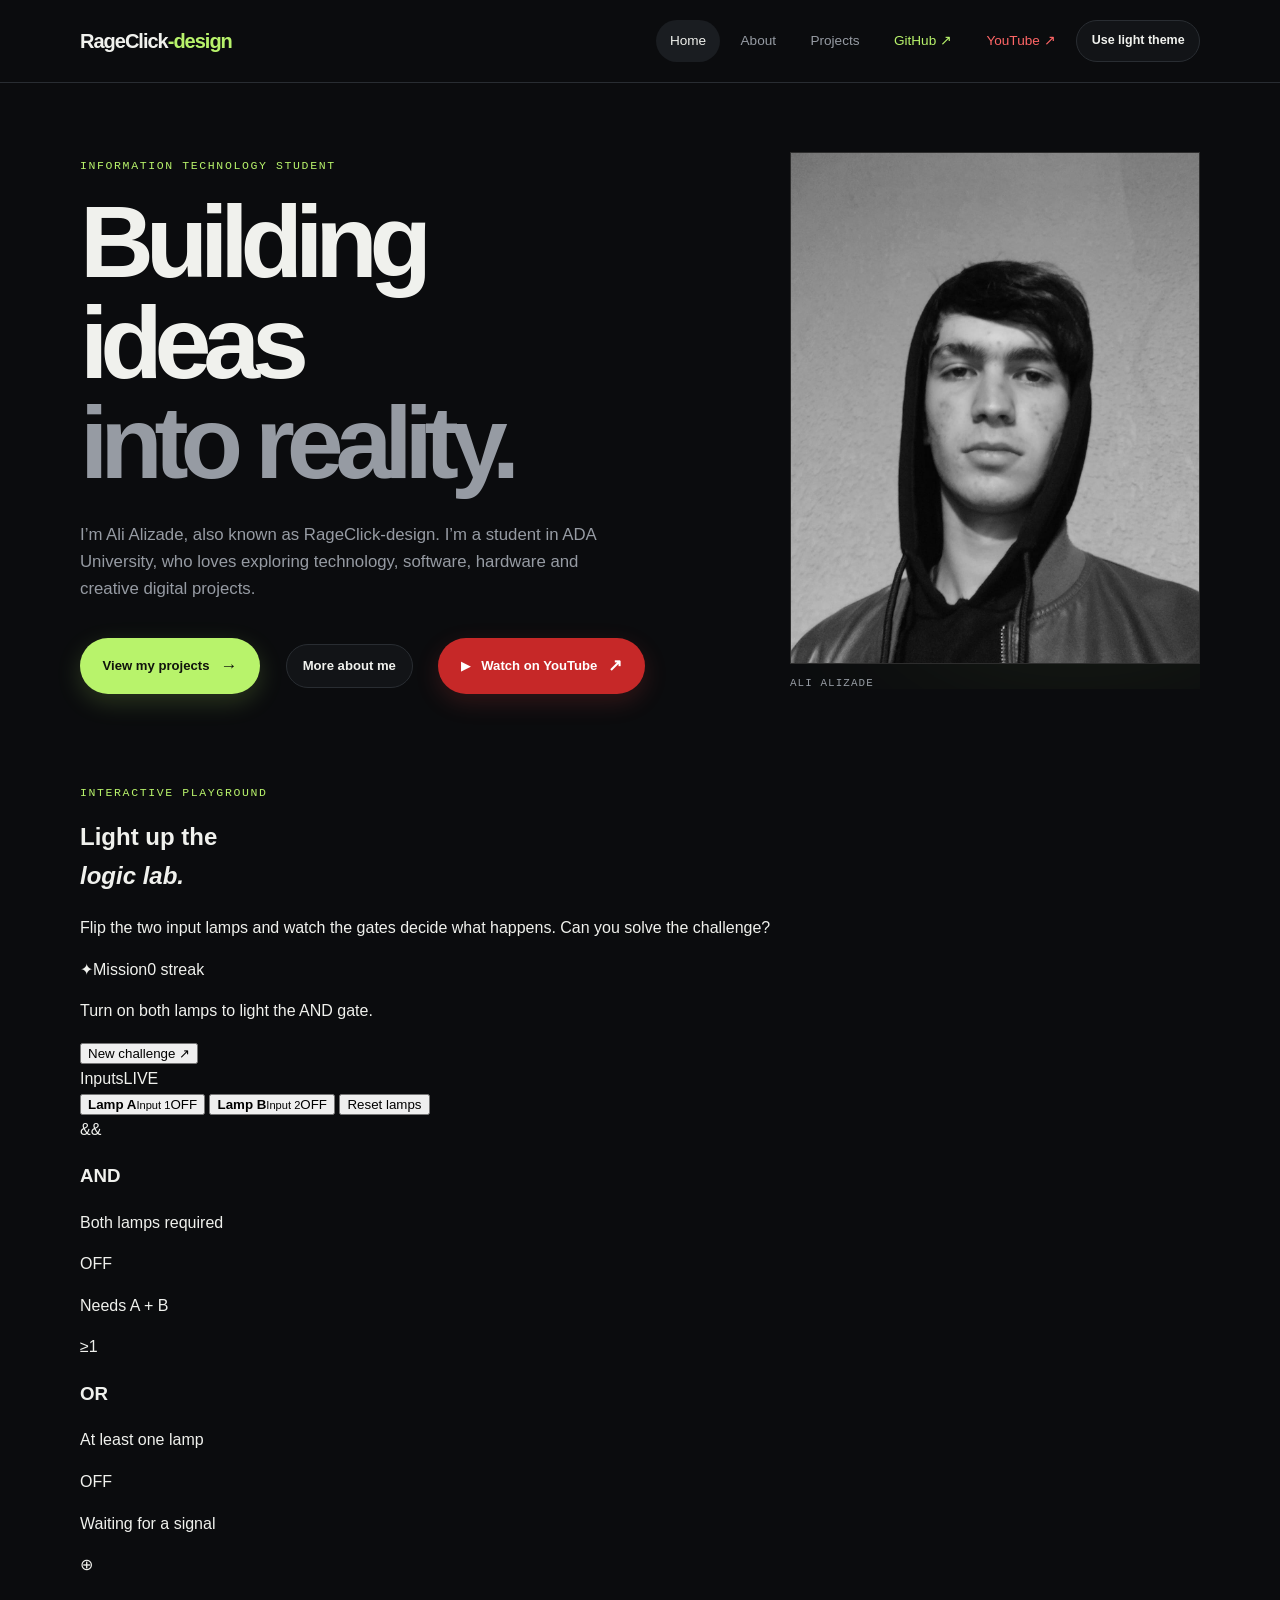
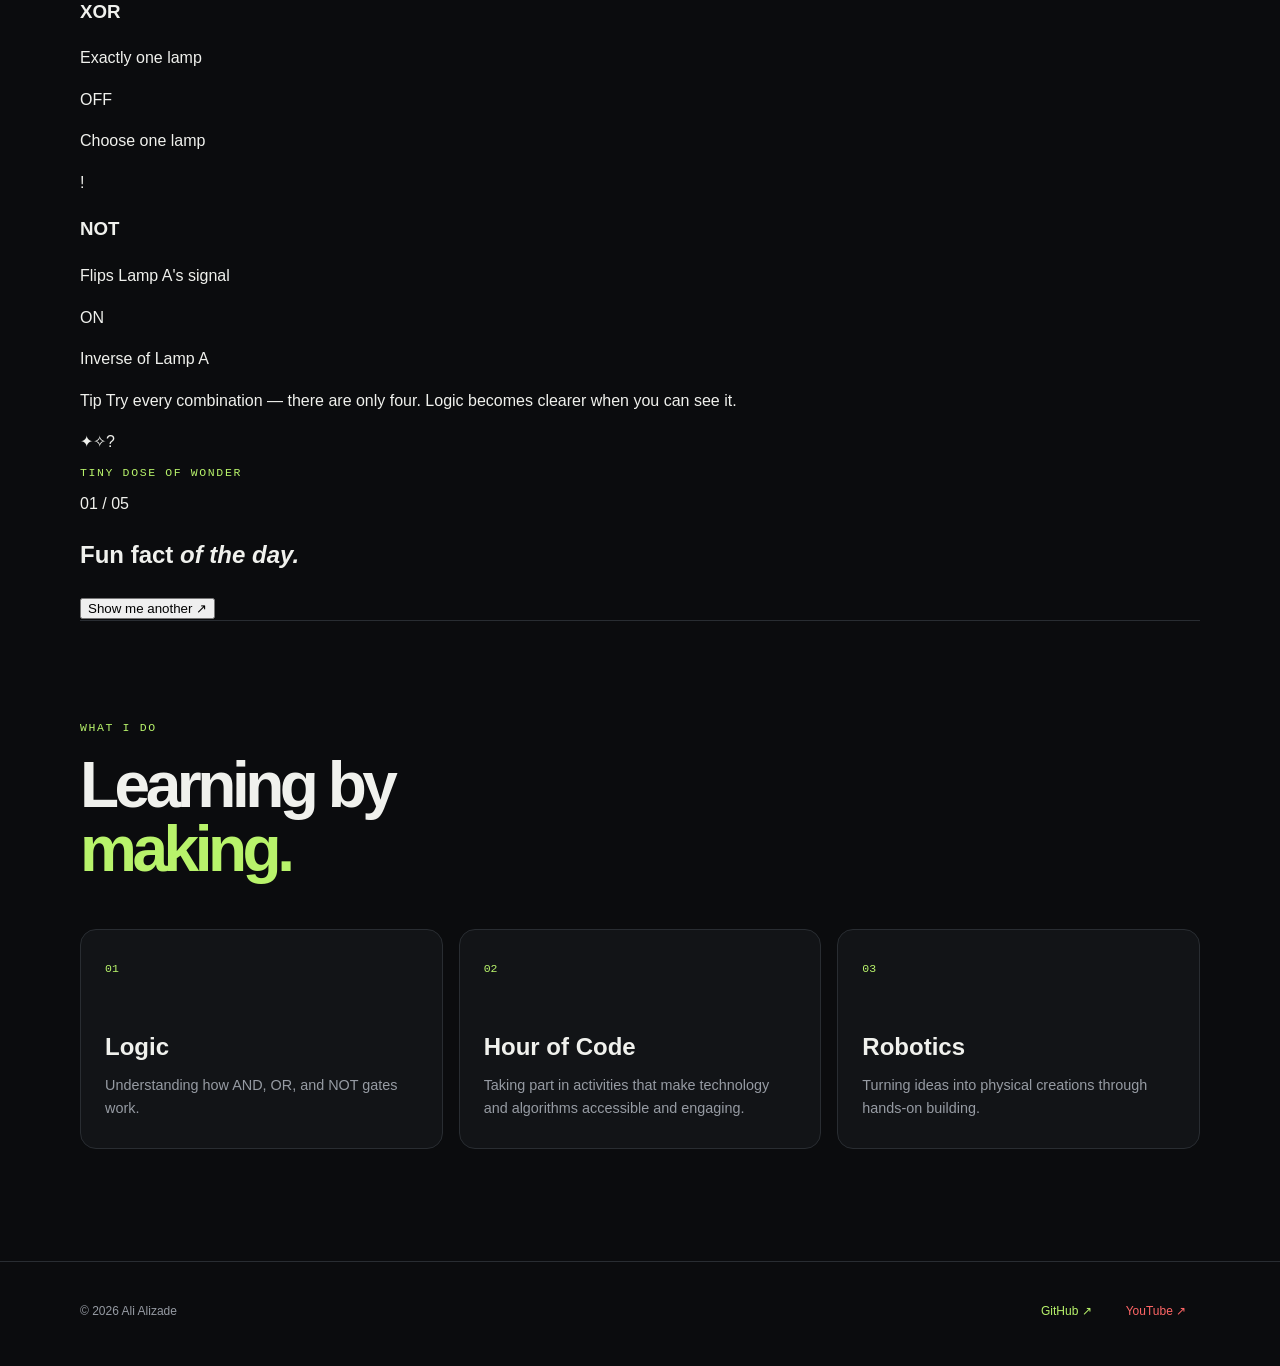
==== commit 3c8cf735: "Fix HTML formatting and structure" ====
--- a/index.html
+++ b/index.html
@@ -41,7 +41,7 @@
       </div>
       <div class="profile-frame">
         <div class="profile-glow"></div>
-        <img src="assets/images/Ali%20Alizade.jpeg" alt="Portrait of Ali Alizade" class="profile-image">
+        <img src="Ali Alizade.jpeg" alt="Portrait of Ali Alizade" class="profile-image">
         <p class="profile-label">ALI ALIZADE</p>
       </div>
     </section>
